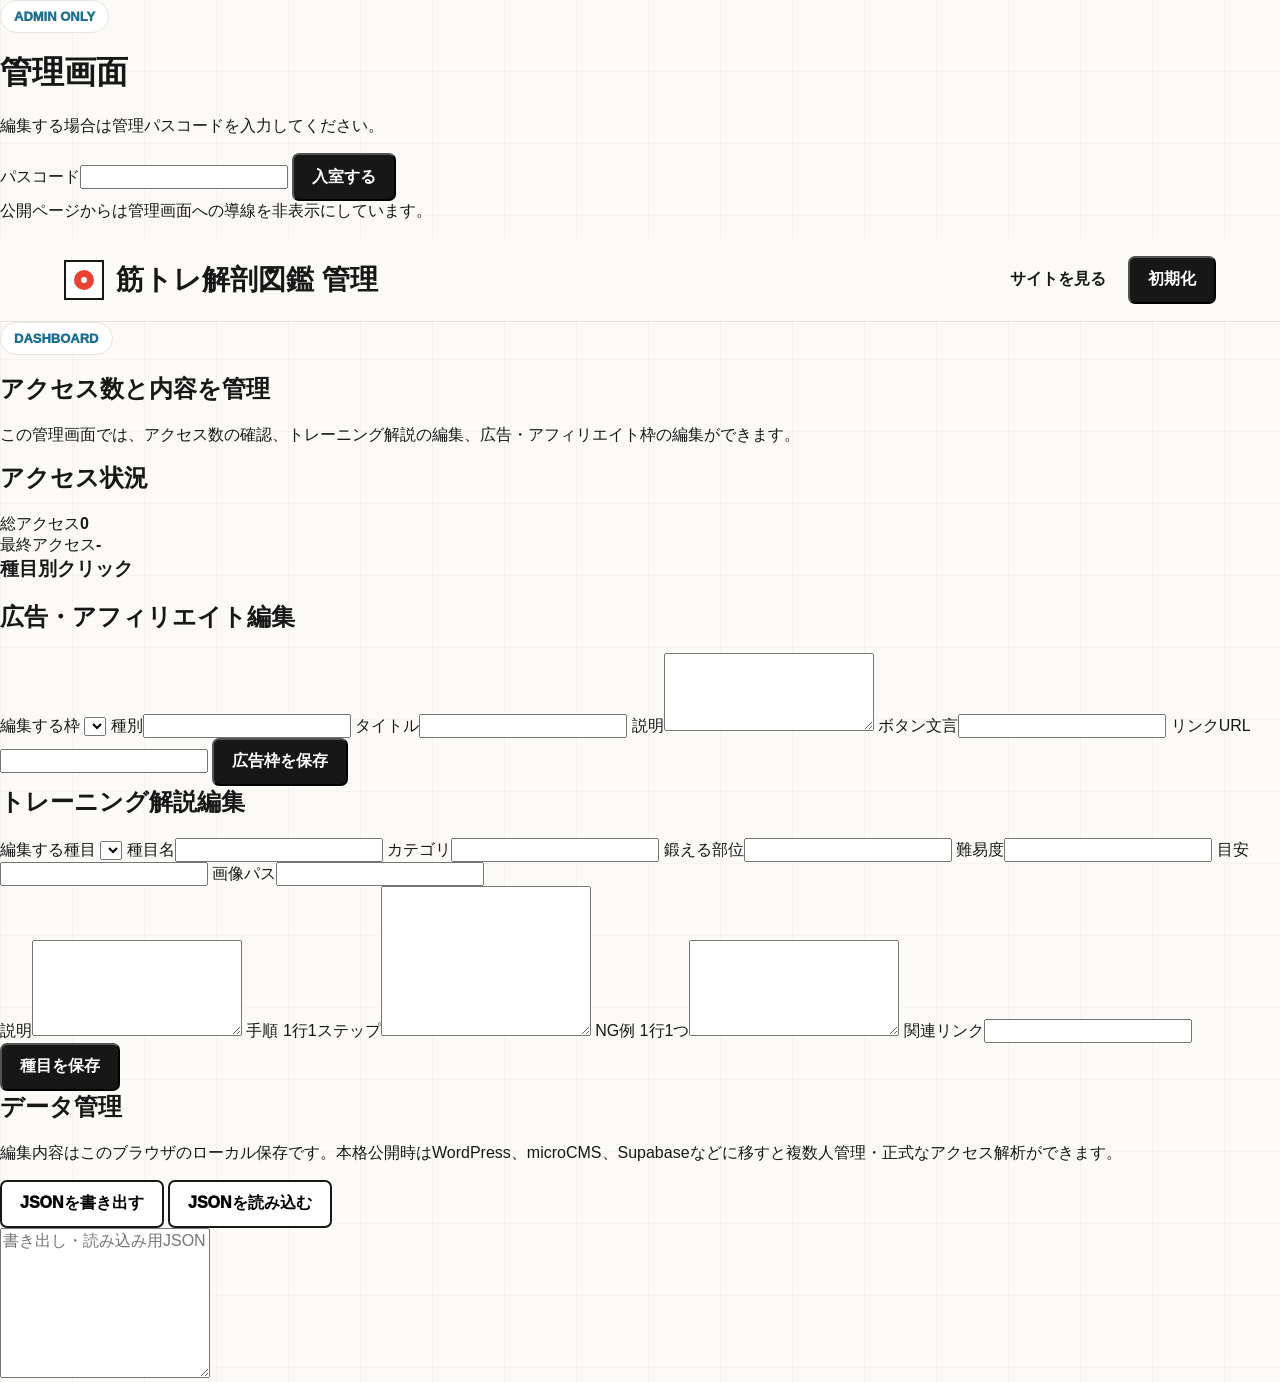
==== admin.html @ 76a072d3 "Add files via upload" ====
<!doctype html>
<html lang="ja">
<head>
  <meta charset="utf-8">
  <meta name="viewport" content="width=device-width, initial-scale=1">
  <title>管理画面 | 筋トレ解剖図鑑</title>
  <meta name="robots" content="noindex,nofollow">
  <link rel="stylesheet" href="styles.css">
  <link rel="stylesheet" href="admin.css">
</head>
<body class="admin-locked">
  <div class="admin-lock" id="adminLock">
    <form class="admin-lock-panel" id="adminLogin">
      <p class="eyebrow">ADMIN ONLY</p>
      <h1>管理画面</h1>
      <p>編集する場合は管理パスコードを入力してください。</p>
      <label>パスコード<input id="adminPassword" type="password" autocomplete="current-password"></label>
      <button class="primary-action admin-button" type="submit">入室する</button>
      <p class="lock-note">公開ページからは管理画面への導線を非表示にしています。</p>
    </form>
  </div>

  <header class="site-header">
    <a class="brand" href="index.html">
      <span class="brand-mark"></span>
      <span>筋トレ解剖図鑑 管理</span>
    </a>
    <nav class="site-nav">
      <a href="index.html">サイトを見る</a>
      <button class="admin-link reset-button" type="button" id="resetData">初期化</button>
    </nav>
  </header>

  <main class="admin-main">
    <section class="admin-hero">
      <p class="eyebrow">DASHBOARD</p>
      <h1>アクセス数と内容を管理</h1>
      <p>この管理画面では、アクセス数の確認、トレーニング解説の編集、広告・アフィリエイト枠の編集ができます。</p>
    </section>

    <section class="admin-grid">
      <article class="admin-card">
        <h2>アクセス状況</h2>
        <div class="stats-grid">
          <div><span>総アクセス</span><strong id="totalVisits">0</strong></div>
          <div><span>最終アクセス</span><strong id="lastVisit">-</strong></div>
        </div>
        <h3>種目別クリック</h3>
        <div id="exerciseStats" class="stats-list"></div>
      </article>

      <article class="admin-card">
        <h2>広告・アフィリエイト編集</h2>
        <label>編集する枠
          <select id="bannerSelect"></select>
        </label>
        <label>種別<input id="bannerType" type="text"></label>
        <label>タイトル<input id="bannerTitle" type="text"></label>
        <label>説明<textarea id="bannerDescription" rows="4"></textarea></label>
        <label>ボタン文言<input id="bannerCta" type="text"></label>
        <label>リンクURL<input id="bannerUrl" type="text"></label>
        <button class="primary-action admin-button" type="button" id="saveBanner">広告枠を保存</button>
      </article>

      <article class="admin-card wide-card">
        <h2>トレーニング解説編集</h2>
        <div class="editor-layout">
          <div>
            <label>編集する種目
              <select id="exerciseSelect"></select>
            </label>
            <label>種目名<input id="exerciseName" type="text"></label>
            <label>カテゴリ<input id="exerciseCategory" type="text"></label>
            <label>鍛える部位<input id="exerciseMuscles" type="text"></label>
            <label>難易度<input id="exerciseLevel" type="text"></label>
            <label>目安<input id="exerciseSets" type="text"></label>
            <label>画像パス<input id="exerciseImage" type="text"></label>
          </div>
          <div>
            <label>説明<textarea id="exerciseLead" rows="5"></textarea></label>
            <label>手順 1行1ステップ<textarea id="exerciseSteps" rows="8"></textarea></label>
            <label>NG例 1行1つ<textarea id="exerciseNg" rows="5"></textarea></label>
            <label>関連リンク<input id="exerciseAffiliateUrl" type="text"></label>
          </div>
        </div>
        <button class="primary-action admin-button" type="button" id="saveExercise">種目を保存</button>
      </article>

      <article class="admin-card wide-card">
        <h2>データ管理</h2>
        <p>編集内容はこのブラウザのローカル保存です。本格公開時はWordPress、microCMS、Supabaseなどに移すと複数人管理・正式なアクセス解析ができます。</p>
        <div class="data-actions">
          <button class="secondary-action" type="button" id="exportData">JSONを書き出す</button>
          <button class="secondary-action" type="button" id="importData">JSONを読み込む</button>
        </div>
        <textarea id="jsonArea" rows="8" placeholder="書き出し・読み込み用JSON"></textarea>
      </article>
    </section>
  </main>

  <script src="affiliate-config.js"></script>
  <script src="site-data.js"></script>
  <script src="admin.js"></script>
</body>
</html>
---- styles.css ----
:root {
  --ink: #171717;
  --muted: #68707d;
  --paper: #fbfaf7;
  --panel: #ffffff;
  --line: #e8e3dc;
  --soft: #f3efe9;
  --red: #e74235;
  --blue: #1e6e91;
  --shadow: 14px 14px 0 rgba(23, 23, 23, .09);
}

* {
  box-sizing: border-box;
}

html {
  scroll-behavior: smooth;
}

body {
  margin: 0;
  overflow-x: hidden;
  color: var(--ink);
  background:
    linear-gradient(90deg, rgba(23, 23, 23, .035) 1px, transparent 1px) 0 0 / 72px 72px,
    linear-gradient(0deg, rgba(23, 23, 23, .025) 1px, transparent 1px) 0 0 / 72px 72px,
    var(--paper);
  font-family: -apple-system, BlinkMacSystemFont, "Hiragino Sans", "Yu Gothic", "Noto Sans JP", sans-serif;
}

a {
  color: inherit;
  text-decoration: none;
}

button,
input,
textarea {
  font: inherit;
}

.site-header {
  position: sticky;
  top: 0;
  z-index: 10;
  min-height: 84px;
  display: flex;
  align-items: center;
  justify-content: space-between;
  gap: 18px;
  padding: 16px clamp(20px, 5vw, 72px);
  border-bottom: 1px solid var(--line);
  background: rgba(251, 250, 247, .92);
  backdrop-filter: blur(14px);
}

.brand {
  display: inline-flex;
  align-items: center;
  gap: 12px;
  font-size: clamp(20px, 2.2vw, 29px);
  font-weight: 950;
}

.brand-mark {
  width: 40px;
  height: 40px;
  position: relative;
  flex: 0 0 auto;
  border: 2px solid var(--ink);
  background: #fff;
}

.brand-mark::after {
  content: "";
  position: absolute;
  inset: 8px;
  border: 7px solid var(--red);
  border-radius: 50%;
}

.site-nav {
  display: flex;
  align-items: center;
  gap: 22px;
  font-weight: 900;
}

.admin-link,
.primary-action {
  display: inline-flex;
  align-items: center;
  justify-content: center;
  min-height: 48px;
  padding: 0 18px;
  border-radius: 7px;
  background: var(--ink);
  color: #fff;
  font-weight: 950;
}

.hero {
  display: grid;
  grid-template-columns: minmax(0, 520px) minmax(0, 1fr);
  gap: clamp(28px, 5vw, 60px);
  align-items: center;
  padding: clamp(48px, 7vw, 84px) clamp(20px, 5vw, 72px) 54px;
}

.hero > * {
  min-width: 0;
}

.eyebrow {
  display: inline-flex;
  width: fit-content;
  margin: 0 0 18px;
  padding: 8px 13px;
  border: 1px solid var(--line);
  border-radius: 999px;
  background: #fff;
  color: var(--blue);
  font-size: 13px;
  font-weight: 950;
}

h1,
h2,
h3,
p {
  margin-top: 0;
}

.hero h1 {
  margin-bottom: 24px;
  font-size: clamp(54px, 6vw, 86px);
  line-height: 1.02;
  font-weight: 950;
  overflow-wrap: anywhere;
}

.hero h1 span {
  color: var(--red);
}

.lead {
  color: var(--muted);
  font-size: clamp(17px, 1.6vw, 22px);
  line-height: 1.85;
  font-weight: 800;
  overflow-wrap: anywhere;
  word-break: auto-phrase;
}

.hero-actions {
  display: flex;
  gap: 14px;
  flex-wrap: wrap;
  margin-top: 30px;
}

.hero-stats {
  display: grid;
  grid-template-columns: repeat(2, minmax(0, 1fr));
  gap: 10px;
  margin-top: 24px;
  max-width: 360px;
}

.hero-stats div {
  padding: 14px;
  border: 1px solid var(--line);
  border-radius: 8px;
  background: rgba(255, 255, 255, .84);
}

.hero-stats strong {
  display: block;
  font-size: 28px;
  line-height: 1;
  font-weight: 950;
}

.hero-stats span {
  display: block;
  margin-top: 6px;
  color: var(--muted);
  font-size: 12px;
  font-weight: 950;
}

.secondary-action {
  display: inline-flex;
  align-items: center;
  justify-content: center;
  min-height: 48px;
  padding: 0 18px;
  border: 2px solid var(--ink);
  border-radius: 7px;
  background: #fff;
  font-weight: 950;
}

.hero-art {
  max-width: 100%;
  overflow: hidden;
  border: 2px solid var(--ink);
  border-radius: 12px;
  background: #fff;
  box-shadow: var(--shadow);
}

.hero-art img,
.mobile-showcase img,
.detail-main > img,
.exercise-card img {
  display: block;
  width: 100%;
  height: auto;
}

.mobile-showcase {
  display: grid;
  grid-template-columns: minmax(0, 1fr) 310px;
  gap: clamp(24px, 5vw, 60px);
  align-items: center;
  margin: 0 clamp(20px, 5vw, 72px) 48px;
  padding: 32px;
  border: 1px solid var(--line);
  border-radius: 14px;
  background: rgba(255, 255, 255, .76);
}

.mobile-showcase h2,
.section-head h2,
.detail-copy h2 {
  margin-bottom: 14px;
  font-size: clamp(34px, 4vw, 56px);
  line-height: 1.16;
  font-weight: 950;
}

.mobile-showcase p,
.section-head p,
.detail-copy p {
  color: var(--muted);
  font-weight: 800;
  line-height: 1.75;
}

.mobile-showcase img {
  border: 2px solid var(--ink);
  border-radius: 18px;
  box-shadow: var(--shadow);
}

.section {
  padding: 58px clamp(20px, 5vw, 72px);
  border-top: 1px solid var(--line);
}

.section-head {
  max-width: 820px;
  margin-bottom: 28px;
}

.section-head.row {
  max-width: none;
  display: flex;
  align-items: end;
  justify-content: space-between;
  gap: 24px;
}

.banner-grid {
  display: grid;
  grid-template-columns: repeat(3, minmax(0, 1fr));
  gap: 18px;
}

.banner-card {
  min-height: 210px;
  display: flex;
  flex-direction: column;
  justify-content: space-between;
  padding: 24px;
  border: 2px solid var(--ink);
  border-radius: 12px;
  background: linear-gradient(135deg, #fff 0%, #fff 62%, rgba(231, 66, 53, .12) 100%);
  box-shadow: 8px 8px 0 rgba(23, 23, 23, .06);
}

.banner-card.blue {
  background: linear-gradient(135deg, #fff 0%, #fff 62%, rgba(30, 110, 145, .12) 100%);
}

.banner-card.black {
  background: linear-gradient(135deg, #fff 0%, #fff 62%, rgba(23, 23, 23, .10) 100%);
}

.banner-card span {
  width: fit-content;
  padding: 7px 10px;
  border-radius: 999px;
  background: var(--soft);
  color: var(--blue);
  font-size: 12px;
  font-weight: 950;
}

.banner-card strong {
  display: block;
  margin: 22px 0 10px;
  font-size: 24px;
  line-height: 1.3;
  font-weight: 950;
}

.banner-card p {
  color: var(--muted);
  font-weight: 750;
  line-height: 1.7;
}

.banner-card em {
  width: fit-content;
  padding: 12px 14px;
  border-radius: 7px;
  background: var(--ink);
  color: #fff;
  font-style: normal;
  font-weight: 950;
}

.filters {
  display: flex;
  flex-wrap: wrap;
  gap: 8px;
}

.filter {
  min-height: 42px;
  padding: 0 16px;
  border: 1px solid var(--line);
  border-radius: 999px;
  background: #fff;
  cursor: pointer;
  font-weight: 950;
}

.filter.is-active {
  border-color: var(--ink);
  background: var(--ink);
  color: #fff;
}

.search-row {
  display: flex;
  align-items: end;
  justify-content: space-between;
  gap: 18px;
  margin-bottom: 22px;
}

.search-box {
  flex: 1;
  display: grid;
  gap: 8px;
  max-width: 640px;
  font-weight: 950;
}

.search-box span,
.result-count {
  color: var(--muted);
  font-size: 13px;
  font-weight: 950;
}

.search-box input {
  width: 100%;
  min-height: 52px;
  padding: 0 16px;
  border: 2px solid var(--ink);
  border-radius: 8px;
  background: #fff;
  color: var(--ink);
  font-weight: 800;
}

.result-count {
  margin: 0 0 12px;
}

.empty-state {
  display: none;
  margin: 18px 0 0;
  padding: 18px;
  border: 1px solid var(--line);
  border-radius: 8px;
  background: #fff;
  color: var(--muted);
  font-weight: 900;
}

.empty-state.is-visible {
  display: block;
}

.exercise-grid {
  display: grid;
  grid-template-columns: repeat(3, minmax(0, 1fr));
  gap: 20px;
}

.exercise-card {
  overflow: hidden;
  padding: 0;
  border: 1px solid var(--line);
  border-radius: 12px;
  background: #fff;
  text-align: left;
  cursor: pointer;
  transition: transform .18s ease, box-shadow .18s ease, border-color .18s ease;
}

.exercise-card:hover,
.exercise-card.is-active {
  transform: translateY(-3px);
  border-color: var(--ink);
  box-shadow: 10px 10px 0 rgba(23, 23, 23, .08);
}

.exercise-card img {
  aspect-ratio: 4 / 3;
  object-fit: cover;
  object-position: top center;
  border-bottom: 1px solid var(--line);
  background: var(--soft);
}

.exercise-card div {
  padding: 18px;
}

.exercise-card span {
  color: var(--blue);
  font-size: 13px;
  font-weight: 950;
}

.exercise-card h3 {
  margin: 8px 0;
  font-size: 24px;
  font-weight: 950;
}

.exercise-card p {
  margin-bottom: 0;
  color: var(--muted);
  font-weight: 760;
}

.detail-layout {
  display: grid;
  grid-template-columns: 350px minmax(0, 1fr);
  gap: 34px;
  align-items: start;
}

.detail-copy {
  position: sticky;
  top: 108px;
  padding: 26px;
  border: 2px solid var(--ink);
  border-radius: 12px;
  background: #fff;
  box-shadow: var(--shadow);
}

.detail-copy dl {
  display: grid;
  gap: 10px;
  margin: 24px 0;
}

.detail-copy dl div {
  padding: 14px;
  border: 1px solid var(--line);
  border-radius: 8px;
  background: var(--paper);
}

.detail-copy dt {
  color: var(--muted);
  font-size: 12px;
  font-weight: 950;
}

.detail-copy dd {
  margin: 6px 0 0;
  font-weight: 950;
}

.wide {
  width: 100%;
}

.detail-main {
  min-width: 0;
}

.detail-figure {
  position: relative;
  margin: 0;
  max-width: 100%;
  overflow: hidden;
}

.detail-main > img,
.detail-figure > img {
  display: block;
  width: 100%;
  max-width: 100%;
  height: auto;
  object-fit: contain;
  object-position: top center;
  border: 2px solid var(--ink);
  border-radius: 14px;
  background: #fff;
  box-shadow: var(--shadow);
}

.steps-panel,
.ng-panel {
  margin-top: 24px;
  padding: 24px;
  border: 1px solid var(--line);
  border-radius: 12px;
  background: #fff;
}

.steps-panel h3,
.ng-panel h3 {
  margin-bottom: 16px;
  font-size: 28px;
  font-weight: 950;
}

.steps-panel ol {
  display: grid;
  gap: 10px;
  margin: 0;
  padding: 0;
  list-style: none;
}

.steps-panel li {
  display: grid;
  grid-template-columns: 92px 1fr;
  gap: 14px;
  padding: 14px;
  border-radius: 8px;
  background: var(--paper);
}

.steps-panel b {
  color: var(--red);
  font-size: 13px;
  font-weight: 950;
}

.steps-panel span,
.ng-panel li {
  color: var(--muted);
  font-weight: 800;
  line-height: 1.65;
}

.ng-panel ul {
  margin: 0;
  padding-left: 20px;
}

.site-footer {
  display: flex;
  justify-content: space-between;
  gap: 24px;
  padding: 34px clamp(20px, 5vw, 72px);
  background: var(--ink);
  color: #fff;
}

.site-footer strong {
  display: block;
  margin-bottom: 8px;
  font-size: 22px;
}

.site-footer p {
  max-width: 760px;
  margin: 0;
  color: #d8d8d8;
  line-height: 1.7;
}

.site-footer a {
  font-weight: 950;
}

.admin-access {
  align-self: flex-end;
  padding: 3px 0;
  border: 0;
  background: transparent;
  color: rgba(255, 255, 255, .16);
  cursor: pointer;
  font-size: 10px;
  font-weight: 800;
  letter-spacing: 0;
}

.admin-access:hover,
.admin-access:focus-visible {
  color: rgba(255, 255, 255, .48);
  outline: none;
}

.quiet-gate {
  position: fixed;
  inset: 0;
  z-index: 40;
  display: grid;
  place-items: end;
  padding: 22px;
  background: rgba(23, 23, 23, .18);
}

.quiet-gate[hidden] {
  display: none;
}

.quiet-gate-panel {
  position: relative;
  width: min(100%, 260px);
  padding: 18px;
  border: 1px solid rgba(23, 23, 23, .18);
  border-radius: 8px;
  background: rgba(251, 250, 247, .96);
  box-shadow: 0 18px 60px rgba(23, 23, 23, .18);
}

.quiet-gate-close {
  position: absolute;
  top: 7px;
  right: 9px;
  border: 0;
  background: transparent;
  color: var(--muted);
  cursor: pointer;
  font-size: 18px;
}

.quiet-gate label {
  display: grid;
  gap: 6px;
  color: var(--muted);
  font-size: 11px;
  font-weight: 900;
}

.quiet-gate input {
  width: 100%;
  min-height: 38px;
  padding: 0 10px;
  border: 1px solid var(--line);
  border-radius: 7px;
  background: #fff;
  color: var(--ink);
}

.quiet-gate-panel > button[type="submit"] {
  width: 100%;
  min-height: 38px;
  margin-top: 10px;
  border: 0;
  border-radius: 7px;
  background: var(--ink);
  color: #fff;
  cursor: pointer;
  font-weight: 950;
}

.quiet-gate p {
  min-height: 16px;
  margin: 8px 0 0;
  color: var(--red);
  font-size: 11px;
  font-weight: 900;
}

@media (max-width: 1000px) {
  .hero,
  .mobile-showcase,
  .detail-layout {
    grid-template-columns: 1fr;
  }

  .detail-copy {
    position: static;
  }

  .banner-grid,
  .exercise-grid {
    grid-template-columns: 1fr;
  }

  .mobile-showcase img {
    max-width: 330px;
  }
}

@media (max-width: 680px) {
  .site-header,
  .site-nav,
  .section-head.row,
  .site-footer {
    align-items: flex-start;
    flex-direction: column;
  }

  .site-nav {
    gap: 10px;
  }

  .site-nav a:not(:first-child) {
    display: none;
  }

  .hero {
    padding-top: 40px;
    width: 100vw;
    max-width: 100vw;
    padding-left: 20px;
    padding-right: 20px;
  }

  .hero h1 {
    font-size: clamp(38px, 11vw, 48px);
    line-height: 1.08;
    word-break: keep-all;
  }

  .lead {
    word-break: break-all;
  }

  .hero h1 span {
    display: block;
  }

  .hero-copy,
  .hero-art {
    width: calc(100vw - 40px);
    max-width: calc(100vw - 40px);
  }

  .hero-art img {
    width: 100%;
    max-width: 100%;
    object-fit: contain;
  }

  .hero-actions a {
    width: 100%;
  }

  .hero-stats {
    grid-template-columns: 1fr;
  }

  .mobile-showcase {
    margin-left: 20px;
    margin-right: 20px;
    padding: 22px;
  }

  .steps-panel li {
    grid-template-columns: 1fr;
  }

  .search-row {
    align-items: stretch;
    flex-direction: column;
  }

  .result-count {
    margin-bottom: 0;
  }
}
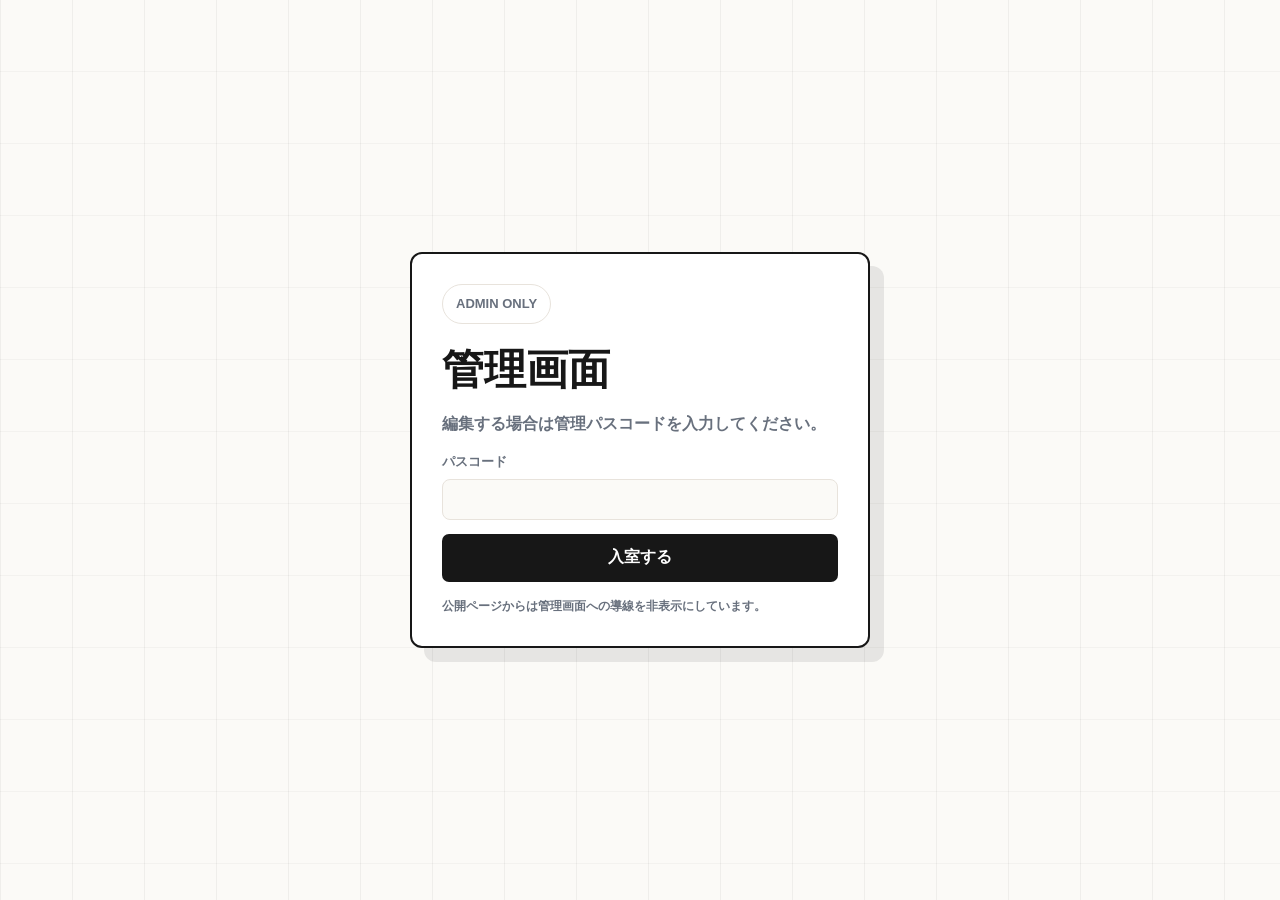
==== commit d5666736: "Add files via upload" ====
--- a/admin.html
+++ b/admin.html
@@ -5,8 +5,8 @@
   <meta name="viewport" content="width=device-width, initial-scale=1">
   <title>管理画面 | 筋トレ解剖図鑑</title>
   <meta name="robots" content="noindex,nofollow">
-  <link rel="stylesheet" href="styles.css">
-  <link rel="stylesheet" href="admin.css">
+  <link rel="stylesheet" href="styles.css?v=20260502-4">
+  <link rel="stylesheet" href="admin.css?v=20260502-4">
 </head>
 <body class="admin-locked">
   <div class="admin-lock" id="adminLock">
@@ -98,8 +98,8 @@
     </section>
   </main>
 
-  <script src="affiliate-config.js"></script>
-  <script src="site-data.js"></script>
-  <script src="admin.js"></script>
+  <script src="affiliate-config.js?v=20260502-4"></script>
+  <script src="site-data.js?v=20260502-4"></script>
+  <script src="admin.js?v=20260502-4"></script>
 </body>
 </html>
--- a/styles.css
+++ b/styles.css
@@ -280,7 +280,7 @@
 }
 
 .banner-card {
-  min-height: 210px;
+  min-height: 300px;
   display: flex;
   flex-direction: column;
   justify-content: space-between;
@@ -299,6 +299,11 @@
   background: linear-gradient(135deg, #fff 0%, #fff 62%, rgba(23, 23, 23, .10) 100%);
 }
 
+.banner-product {
+  display: grid;
+  gap: 12px;
+}
+
 .banner-card span {
   width: fit-content;
   padding: 7px 10px;
@@ -309,10 +314,115 @@
   font-weight: 950;
 }
 
+.product-art {
+  position: relative;
+  height: 96px;
+  display: grid;
+  place-items: center;
+  overflow: hidden;
+  border: 1px solid var(--line);
+  border-radius: 8px;
+  background: var(--paper);
+}
+
+.product-art i {
+  display: block;
+  background: var(--ink);
+}
+
+.product-art.mat i:nth-child(1) {
+  width: 142px;
+  height: 48px;
+  border-radius: 8px 18px 18px 8px;
+  background: linear-gradient(90deg, #2b2d31, #111);
+}
+
+.product-art.mat i:nth-child(2) {
+  position: absolute;
+  right: calc(50% - 88px);
+  width: 28px;
+  height: 54px;
+  border: 8px solid #111;
+  border-left-width: 5px;
+  border-radius: 999px;
+  background: transparent;
+}
+
+.product-art.mat i:nth-child(3) {
+  position: absolute;
+  bottom: 22px;
+  width: 128px;
+  height: 4px;
+  border-radius: 999px;
+  background: rgba(231, 66, 53, .9);
+}
+
+.product-art.dumbbell i:nth-child(1) {
+  width: 112px;
+  height: 14px;
+  border-radius: 999px;
+  background: #111;
+}
+
+.product-art.dumbbell i:nth-child(2),
+.product-art.dumbbell i:nth-child(3) {
+  position: absolute;
+  width: 42px;
+  height: 58px;
+  border-radius: 10px;
+  background: linear-gradient(180deg, #30343a, #111);
+}
+
+.product-art.dumbbell i:nth-child(2) {
+  left: calc(50% - 90px);
+}
+
+.product-art.dumbbell i:nth-child(3) {
+  right: calc(50% - 90px);
+}
+
+.product-art.gear i:nth-child(1),
+.product-art.gear i:nth-child(2),
+.product-art.gear i:nth-child(3) {
+  position: absolute;
+  border: 3px solid #111;
+  background: #fff;
+}
+
+.product-art.gear i:nth-child(1) {
+  left: calc(50% - 82px);
+  width: 58px;
+  height: 58px;
+  border-radius: 12px;
+}
+
+.product-art.gear i:nth-child(2) {
+  width: 64px;
+  height: 28px;
+  border-radius: 999px;
+  transform: rotate(-18deg);
+}
+
+.product-art.gear i:nth-child(3) {
+  right: calc(50% - 84px);
+  width: 48px;
+  height: 64px;
+  border-radius: 8px;
+  background: #111;
+}
+
+.banner-card b {
+  display: block;
+  color: var(--ink);
+  font-size: 28px;
+  line-height: 1.18;
+  font-weight: 950;
+}
+
 .banner-card strong {
   display: block;
-  margin: 22px 0 10px;
-  font-size: 24px;
+  margin: 18px 0 10px;
+  font-size: 18px;
   line-height: 1.3;
   font-weight: 950;
 }
@@ -321,6 +431,22 @@
   color: var(--muted);
   font-weight: 750;
   line-height: 1.7;
+}
+
+.banner-card small {
+  width: fit-content;
+  max-width: 100%;
+  display: block;
+  overflow: hidden;
+  padding: 7px 10px;
+  border: 1px solid var(--line);
+  border-radius: 999px;
+  color: var(--muted);
+  background: rgba(255, 255, 255, .82);
+  font-size: 12px;
+  font-weight: 900;
+  text-overflow: ellipsis;
+  white-space: nowrap;
 }
 
 .banner-card em {
--- a/admin.css
+++ b/admin.css
@@ -0,0 +1,192 @@
+.admin-lock {
+  position: fixed;
+  inset: 0;
+  z-index: 100;
+  display: grid;
+  place-items: center;
+  padding: 20px;
+  background:
+    linear-gradient(90deg, rgba(23, 23, 23, .05) 1px, transparent 1px) 0 0 / 72px 72px,
+    linear-gradient(0deg, rgba(23, 23, 23, .04) 1px, transparent 1px) 0 0 / 72px 72px,
+    rgba(251, 250, 247, .96);
+}
+
+.admin-lock.is-unlocked {
+  display: none;
+}
+
+.admin-locked .site-header,
+.admin-locked .admin-main {
+  display: none;
+}
+
+.admin-lock-panel {
+  width: min(100%, 460px);
+  padding: 30px;
+  border: 2px solid var(--ink);
+  border-radius: 12px;
+  background: #fff;
+  box-shadow: var(--shadow);
+}
+
+.admin-lock-panel h1 {
+  margin-bottom: 12px;
+  font-size: 42px;
+  font-weight: 950;
+}
+
+.admin-lock-panel p {
+  color: var(--muted);
+  font-weight: 800;
+  line-height: 1.7;
+}
+
+.lock-note {
+  margin: 14px 0 0;
+  font-size: 12px;
+}
+
+.admin-main {
+  padding: 48px clamp(20px, 5vw, 72px) 80px;
+}
+
+.admin-hero {
+  max-width: 860px;
+  margin-bottom: 34px;
+}
+
+.admin-hero h1 {
+  margin-bottom: 12px;
+  font-size: clamp(42px, 6vw, 78px);
+  line-height: 1.05;
+  font-weight: 950;
+}
+
+.admin-hero p {
+  color: var(--muted);
+  font-size: 18px;
+  line-height: 1.8;
+  font-weight: 800;
+}
+
+.admin-grid {
+  display: grid;
+  grid-template-columns: repeat(2, minmax(0, 1fr));
+  gap: 22px;
+}
+
+.admin-card {
+  padding: 26px;
+  border: 2px solid var(--ink);
+  border-radius: 12px;
+  background: #fff;
+  box-shadow: 8px 8px 0 rgba(23, 23, 23, .06);
+}
+
+.wide-card {
+  grid-column: 1 / -1;
+}
+
+.admin-card h2 {
+  margin-bottom: 20px;
+  font-size: 30px;
+  font-weight: 950;
+}
+
+.admin-card h3 {
+  margin: 24px 0 12px;
+  font-size: 20px;
+  font-weight: 950;
+}
+
+.stats-grid {
+  display: grid;
+  grid-template-columns: repeat(2, minmax(0, 1fr));
+  gap: 12px;
+}
+
+.stats-grid div,
+.stats-list div {
+  padding: 16px;
+  border-radius: 9px;
+  background: var(--paper);
+}
+
+.stats-grid span,
+.stats-list span {
+  display: block;
+  color: var(--muted);
+  font-size: 12px;
+  font-weight: 950;
+}
+
+.stats-grid strong,
+.stats-list strong {
+  display: block;
+  margin-top: 6px;
+  font-size: 24px;
+  font-weight: 950;
+}
+
+.stats-list {
+  display: grid;
+  gap: 10px;
+}
+
+label {
+  display: grid;
+  gap: 8px;
+  margin-bottom: 14px;
+  color: var(--muted);
+  font-size: 13px;
+  font-weight: 950;
+}
+
+input,
+textarea,
+select {
+  width: 100%;
+  padding: 12px 13px;
+  border: 1px solid var(--line);
+  border-radius: 8px;
+  background: var(--paper);
+  color: var(--ink);
+  font-weight: 800;
+}
+
+textarea {
+  resize: vertical;
+  line-height: 1.6;
+}
+
+.admin-button {
+  width: 100%;
+  border: 0;
+  cursor: pointer;
+}
+
+.reset-button {
+  border: 0;
+  cursor: pointer;
+}
+
+.editor-layout {
+  display: grid;
+  grid-template-columns: repeat(2, minmax(0, 1fr));
+  gap: 20px;
+}
+
+.data-actions {
+  display: flex;
+  gap: 12px;
+  flex-wrap: wrap;
+  margin: 18px 0;
+}
+
+@media (max-width: 860px) {
+  .admin-grid,
+  .editor-layout,
+  .stats-grid {
+    grid-template-columns: 1fr;
+  }
+}
